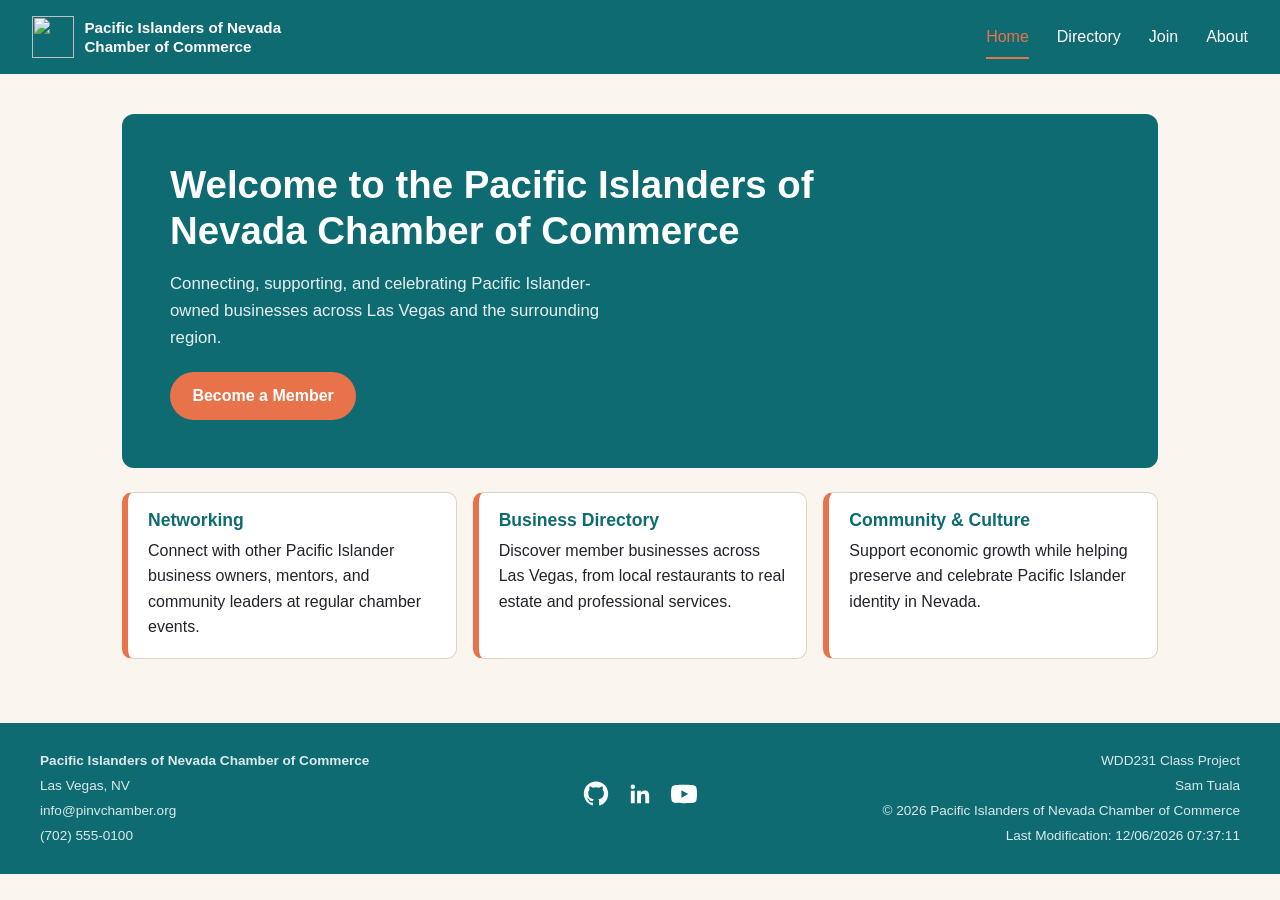
==== chamber/index.html @ 289518ad "Working on Weeks 1-3" ====
<!DOCTYPE html>
<html lang="en">
<head>
  <meta charset="UTF-8">
  <meta name="viewport" content="width=device-width, initial-scale=1.0">
  <title>Pacific Islanders of Nevada Chamber of Commerce</title>
  <meta name="description" content="Home page for the Pacific Islanders of Nevada Chamber of Commerce, a resource hub for Pacific Islander-owned businesses in Las Vegas and the surrounding region.">
  <meta name="author" content="Sam Tuala">

  <link rel="preconnect" href="https://fonts.googleapis.com">
    <link rel="preconnect" href="https://fonts.gstatic.com" crossorigin>
    <link href="https://fonts.googleapis.com/css2?family=Roboto:ital,wght@0,100..900;1,100..900&display=swap" rel="stylesheet">

  <link rel="stylesheet" href="styles/normalize.css">
  <link rel="stylesheet" href="styles/small.css">
  <link rel="stylesheet" href="styles/larger.css">

  <script src="scripts/navigation.js" defer></script>
  <script src="scripts/date.js" defer></script>
</head>
<body>

  <header>
    <div class="brand">
      <img src="images/logo.svg" alt="" width="42" height="42" class="logo">
      <span class="site-name">Pacific Islanders of Nevada<br>Chamber of Commerce</span>
    </div>
    <button id="menuToggle" class="hamburger" aria-label="Open menu" aria-expanded="false" aria-controls="primaryNav">
      <span></span>
      <span></span>
      <span></span>
    </button>
    <nav id="primaryNav">
      <ul>
        <li><a href="index.html" aria-current="page">Home</a></li>
        <li><a href="directory.html">Directory</a></li>
        <li><a href="join.html">Join</a></li>
        <li><a href="about.html">About</a></li>
      </ul>
    </nav>
  </header>

  <main>
    <section class="hero">
      <h1>Welcome to the Pacific Islanders of Nevada Chamber of Commerce</h1>
      <p>Connecting, supporting, and celebrating Pacific Islander-owned businesses across Las Vegas and the surrounding region.</p>
      <a class="cta" href="join.html">Become a Member</a>
    </section>

    <section class="highlights">
      <div class="highlight-card">
        <h2>Networking</h2>
        <p>Connect with other Pacific Islander business owners, mentors, and community leaders at regular chamber events.</p>
      </div>
      <div class="highlight-card">
        <h2>Business Directory</h2>
        <p>Discover member businesses across Las Vegas, from local restaurants to real estate and professional services.</p>
      </div>
      <div class="highlight-card">
        <h2>Community &amp; Culture</h2>
        <p>Support economic growth while helping preserve and celebrate Pacific Islander identity in Nevada.</p>
      </div>
    </section>
  </main>

  <footer>
    <div class="footer-info">
      <p><strong>Pacific Islanders of Nevada Chamber of Commerce</strong></p>
      <p>Las Vegas, NV</p>
      <p>info@pinvchamber.org</p>
      <p>(702) 555-0100</p>
    </div>

    <div class="social">
      <a href="https://github.com/usoguacho" target="_blank" rel="noopener" aria-label="GitHub profile">
        <svg viewBox="0 0 24 24" width="26" height="26" aria-hidden="true"><path fill="currentColor" d="M12 .5C5.73.5.75 5.48.75 11.75c0 4.99 3.24 9.22 7.74 10.72.57.1.78-.25.78-.55v-2.06c-3.15.68-3.81-1.34-3.81-1.34-.51-1.31-1.25-1.66-1.25-1.66-1.02-.7.08-.69.08-.69 1.13.08 1.72 1.16 1.72 1.16 1 1.72 2.63 1.22 3.27.93.1-.73.39-1.22.71-1.5-2.51-.29-5.15-1.26-5.15-5.6 0-1.24.44-2.25 1.16-3.04-.12-.29-.5-1.45.11-3.02 0 0 .95-.31 3.12 1.16a10.7 10.7 0 0 1 5.68 0c2.16-1.47 3.11-1.16 3.11-1.16.62 1.57.23 2.73.11 3.02.72.79 1.16 1.8 1.16 3.04 0 4.36-2.65 5.31-5.17 5.59.41.35.76 1.04.76 2.11v3.13c0 .3.21.66.79.55A11.26 11.26 0 0 0 23.25 11.75C23.25 5.48 18.27.5 12 .5Z"/></svg>
      </a>
      <a href="https://www.linkedin.com/in/samuel-tuala-50111266/" target="_blank" rel="noopener" aria-label="LinkedIn profile">
        <svg viewBox="0 0 24 24" width="26" height="26" aria-hidden="true"><path fill="currentColor" d="M20.45 20.45h-3.55v-5.57c0-1.33-.02-3.03-1.85-3.03-1.86 0-2.14 1.45-2.14 2.94v5.66H9.36V9h3.41v1.56h.05c.48-.9 1.64-1.85 3.37-1.85 3.6 0 4.27 2.37 4.27 5.46v6.28ZM5.34 7.43a2.06 2.06 0 1 1 0-4.12 2.06 2.06 0 0 1 0 4.12ZM7.12 20.45H3.56V9h3.56v11.45Z"/></svg>
      </a>
      <a href="https://youtube.com" target="_blank" rel="noopener" aria-label="YouTube channel">
        <svg viewBox="0 0 24 24" width="26" height="26" aria-hidden="true"><path fill="currentColor" d="M23.5 6.2a3 3 0 0 0-2.1-2.1C19.5 3.5 12 3.5 12 3.5s-7.5 0-9.4.6A3 3 0 0 0 .5 6.2 31 31 0 0 0 0 12a31 31 0 0 0 .5 5.8 3 3 0 0 0 2.1 2.1c1.9.6 9.4.6 9.4.6s7.5 0 9.4-.6a3 3 0 0 0 2.1-2.1A31 31 0 0 0 24 12a31 31 0 0 0-.5-5.8ZM9.6 15.5v-7l6.3 3.5-6.3 3.5Z"/></svg>
      </a>
    </div>

    <div class="footer-meta">
      <p>WDD231 Class Project</p>
      <p>Sam Tuala</p>
      <p>&copy; <span id="currentYear"></span> Pacific Islanders of Nevada Chamber of Commerce</p>
      <p id="lastModified"></p>
    </div>
  </footer>

</body>
</html>
---- chamber/styles/small.css ----
:root {
  --primary: #0F6B72;
  --secondary: #E8734A;
  --bg: #FAF6EF;
  --text: #20242A;
  --line: #DDD4C4;
  --white: #FFFFFF;

  --font-main: "Work Sans", "Segoe UI", sans-serif;
}

@media (prefers-reduced-motion: reduce) {
  * {
    transition: none !important;
    animation: none !important;
  }
}

* {
  box-sizing: border-box;
}

body {
  margin: 0;
  background-color: var(--bg);
  color: var(--text);
  font-family: var(--font-main);
  line-height: 1.6;
}

a {
  color: var(--primary);
  text-decoration: none;
  transition: color 0.15s ease;
}

a:hover,
a:focus-visible {
  color: var(--secondary);
}

a:focus-visible,
button:focus-visible {
  outline: 3px solid var(--secondary);
  outline-offset: 2px;
}

img {
  max-width: 100%;
  height: auto;
  display: block;
}

h1,
h2 {
  font-family: var(--font-main);
  font-weight: 700;
  line-height: 1.2;
  margin: 0;
}

/* Header */

header {
  display: flex;
  align-items: center;
  justify-content: space-between;
  flex-wrap: wrap;
  padding: 0.85rem 1.25rem;
  background-color: var(--primary);
}

.brand {
  display: flex;
  align-items: center;
  gap: 0.65rem;
}

.logo {
  width: 42px;
  height: 42px;
  flex-shrink: 0;
}

.site-name {
  font-family: var(--font-main);
  font-weight: 700;
  font-size: 0.95rem;
  line-height: 1.25;
  color: var(--white);
}

.hamburger {
  width: 40px;
  height: 40px;
  background: transparent;
  border: none;
  display: flex;
  flex-direction: column;
  justify-content: center;
  align-items: center;
  gap: 5px;
  cursor: pointer;
  z-index: 20;
}

.hamburger span {
  display: block;
  width: 24px;
  height: 2.5px;
  background-color: var(--white);
  border-radius: 2px;
  transition: transform 0.25s ease, opacity 0.25s ease;
}

.hamburger.open span:nth-child(1) {
  transform: translateY(7.5px) rotate(45deg);
}

.hamburger.open span:nth-child(2) {
  opacity: 0;
}

.hamburger.open span:nth-child(3) {
  transform: translateY(-7.5px) rotate(-45deg);
}

nav {
  width: 100%;
  max-height: 0;
  overflow: hidden;
  transition: max-height 0.3s ease;
  order: 3;
}

nav.open {
  max-height: 220px;
}

nav ul {
  list-style: none;
  margin: 0.75rem 0 0;
  padding: 0;
  display: flex;
  flex-direction: column;
  gap: 0.25rem;
}

nav a {
  display: block;
  padding: 0.65rem 0.5rem;
  color: var(--white);
  font-weight: 500;
  border-top: 1px solid rgba(255, 255, 255, 0.15);
}

nav a[aria-current="page"] {
  color: var(--secondary);
}

nav a:hover,
nav a:focus-visible {
  color: var(--secondary);
}

/*  Main / shared  */

main {
  max-width: 1100px;
  margin: 0 auto;
  padding: 1.5rem 1.25rem 3rem;
}

/*  Home: hero  */

.hero {
  background-color: var(--primary);
  color: var(--white);
  border-radius: 12px;
  padding: 2rem 1.5rem;
  margin-bottom: 1.5rem;
}

.hero h1 {
  font-size: 1.6rem;
  margin-bottom: 0.75rem;
}

.hero p {
  color: rgba(255, 255, 255, 0.9);
  margin-bottom: 1.25rem;
}

.cta {
  display: inline-block;
  background-color: var(--secondary);
  color: var(--white);
  font-weight: 600;
  padding: 0.7rem 1.4rem;
  border-radius: 999px;
}

.cta:hover,
.cta:focus-visible {
  background-color: var(--white);
  color: var(--primary);
}

/* Home: highlight cards */

.highlights {
  display: grid;
  gap: 1rem;
}

.highlight-card {
  background-color: var(--white);
  border: 1px solid var(--line);
  border-left: 6px solid var(--secondary);
  border-radius: 10px;
  padding: 1.1rem 1.25rem;
}

.highlight-card h2 {
  font-size: 1.1rem;
  margin-bottom: 0.4rem;
  color: var(--primary);
}

.highlight-card p {
  margin: 0;
  color: var(--text);
}

/* Directory */

.directory-header {
  display: flex;
  align-items: center;
  justify-content: space-between;
  flex-wrap: wrap;
  gap: 0.75rem;
  margin-bottom: 1.25rem;
}

.directory-header h1 {
  font-size: 1.8rem;
}

.view-toggle {
  display: flex;
  gap: 0.5rem;
}

.view-btn {
  font-family: var(--font-main);
  font-weight: 600;
  font-size: 0.85rem;
  color: var(--text);
  background-color: var(--white);
  border: 1px solid var(--line);
  border-radius: 8px;
  padding: 0.5rem 1.1rem;
  cursor: pointer;
  transition: background-color 0.15s ease, color 0.15s ease, border-color 0.15s ease;
}

.view-btn:hover,
.view-btn:focus-visible {
  border-color: var(--secondary);
  color: var(--secondary);
}

.view-btn.active {
  background-color: var(--primary);
  border-color: var(--primary);
  color: var(--white);
}

.directory-list.grid-view {
  display: grid;
  grid-template-columns: repeat(auto-fill, minmax(260px, 1fr));
  gap: 1rem;
}

.directory-list.list-view {
  display: flex;
  flex-direction: column;
  gap: 1rem;
}

.business-card {
  background-color: var(--white);
  border: 1px solid var(--line);
  border-radius: 10px;
  overflow: hidden;
}

.business-card-header {
  position: relative;
  background-color: #EDE7D9;
  padding: 0.85rem 1rem;
  border-bottom: 1px solid var(--line);
}

.business-card-header h2 {
  font-size: 1.05rem;
  color: var(--primary);
}

.business-card-header .tagline {
  margin: 0.15rem 0 0;
  font-size: 0.8rem;
  color: var(--text);
}

.badge {
  position: absolute;
  top: 0.7rem;
  right: 0.8rem;
  font-size: 0.65rem;
  font-weight: 700;
  text-transform: uppercase;
  letter-spacing: 0.03em;
  padding: 0.2rem 0.55rem;
  border-radius: 999px;
  background-color: var(--line);
  color: var(--text);
}

.business-card.level-2 .badge {
  background-color: #C9CDD3;
  color: var(--text);
}

.business-card.level-3 .badge {
  background-color: var(--secondary);
  color: var(--white);
}

.business-card-body {
  display: grid;
  grid-template-columns: 72px 1fr;
  gap: 0.75rem;
  padding: 0.85rem 1rem;
}

.business-image {
  width: 72px;
  height: 72px;
  border-radius: 6px;
  background-color: var(--bg);
  border: 1px solid var(--line);
  background-image: linear-gradient(45deg, transparent 47%, var(--line) 49%, var(--line) 51%, transparent 53%),
    linear-gradient(-45deg, transparent 47%, var(--line) 49%, var(--line) 51%, transparent 53%);
}

.business-details {
  list-style: none;
  margin: 0;
  padding: 0;
  font-size: 0.8rem;
  color: var(--text);
  display: flex;
  flex-direction: column;
  gap: 0.25rem;
  overflow-wrap: anywhere;
}

/*  Footer */

footer {
  background-color: var(--primary);
  color: var(--white);
  padding: 1.75rem 1.25rem;
  display: grid;
  gap: 1.25rem;
  text-align: center;
}

.footer-info p,
.footer-meta p {
  margin: 0.2rem 0;
  font-size: 0.85rem;
  color: rgba(255, 255, 255, 0.85);
}

.social {
  display: flex;
  justify-content: center;
  gap: 1.1rem;
}

.social a {
  color: var(--white);
}

.social a:hover,
.social a:focus-visible {
  color: var(--secondary);
}
---- chamber/styles/larger.css ----
@media screen and (min-width: 768px) {

  header {
    padding: 1rem 2rem;
  }

  .hamburger {
    display: none;
  }

  nav {
    width: auto;
    max-height: none;
    overflow: visible;
    order: 2;
  }

  nav ul {
    flex-direction: row;
    gap: 1.75rem;
    margin: 0;
  }

  nav a {
    padding: 0.35rem 0;
    border-top: none;
    position: relative;
  }

  nav a[aria-current="page"]::after,
  nav a:hover::after,
  nav a:focus-visible::after {
    content: "";
    position: absolute;
    left: 0;
    right: 0;
    bottom: -4px;
    height: 2px;
    background-color: var(--secondary);
  }

  main {
    padding: 2.5rem 2rem 4rem;
  }

  .hero {
    padding: 3rem 3rem;
  }

  .hero h1 {
    font-size: 2.4rem;
    max-width: 34ch;
  }

  .hero p {
    max-width: 50ch;
    font-size: 1.05rem;
  }

  .highlights {
    grid-template-columns: repeat(3, 1fr);
  }

  .directory-header h1 {
    font-size: 2.2rem;
  }

  .directory-list.grid-view {
    grid-template-columns: repeat(auto-fill, minmax(300px, 1fr));
  }

  .business-card-body {
    grid-template-columns: 96px 1fr;
  }

  .business-image {
    width: 96px;
    height: 96px;
  }

  footer {
    grid-template-columns: 1fr auto 1fr;
    align-items: center;
    text-align: left;
    padding: 1.5rem 2.5rem;
  }

  .footer-meta {
    text-align: right;
  }
}
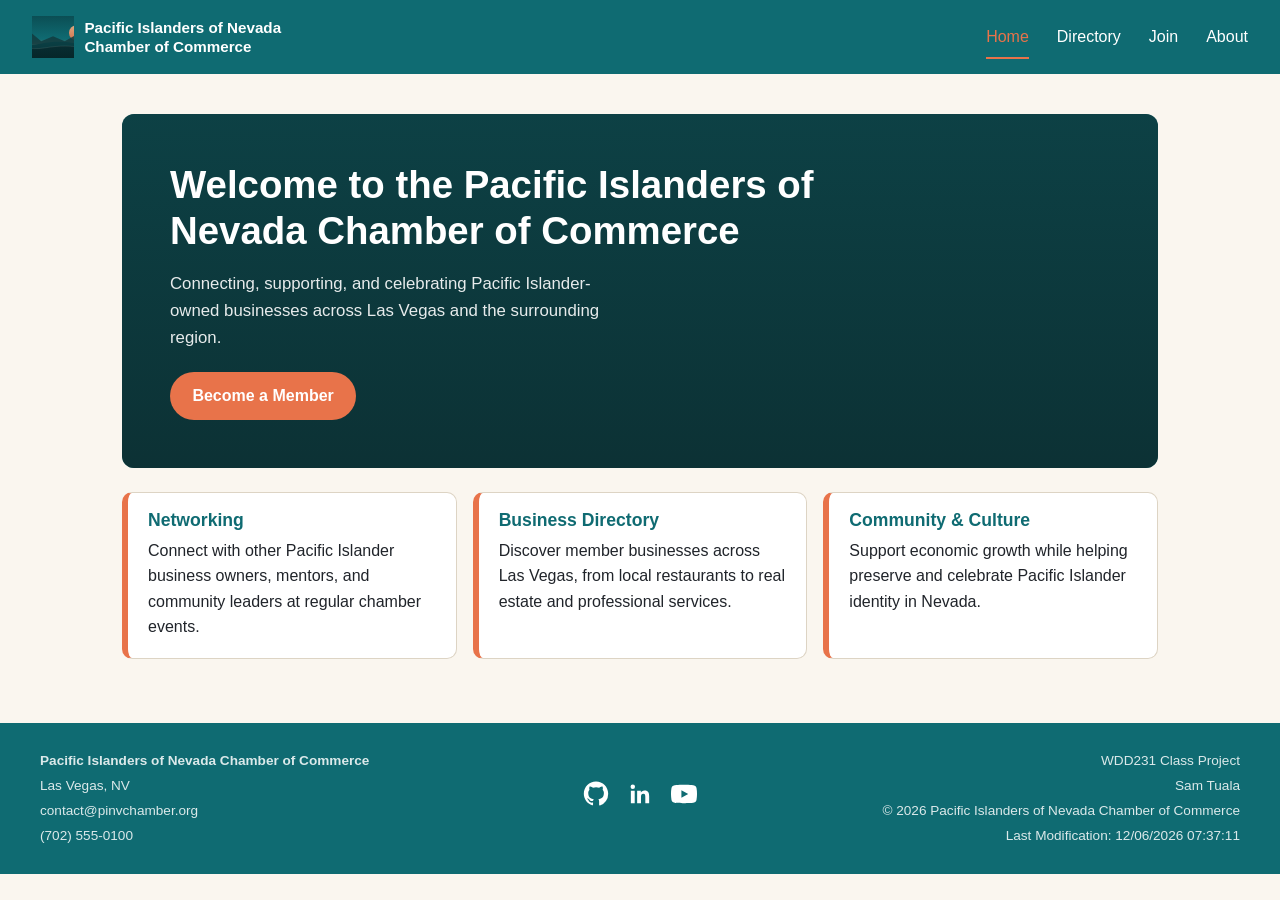
==== commit 633324a0: "Adjustments  and completing assignment" ====
--- a/chamber/index.html
+++ b/chamber/index.html
@@ -67,7 +67,7 @@
     <div class="footer-info">
       <p><strong>Pacific Islanders of Nevada Chamber of Commerce</strong></p>
       <p>Las Vegas, NV</p>
-      <p>info@pinvchamber.org</p>
+      <p>contact@pinvchamber.org</p>
       <p>(702) 555-0100</p>
     </div>
 
--- a/chamber/styles/small.css
+++ b/chamber/styles/small.css
@@ -59,7 +59,7 @@
   margin: 0;
 }
 
-/* Header */
+/*  Header  */
 
 header {
   display: flex;
@@ -163,7 +163,7 @@
   color: var(--secondary);
 }
 
-/*  Main / shared  */
+/* Main / shared  */
 
 main {
   max-width: 1100px;
@@ -171,14 +171,33 @@
   padding: 1.5rem 1.25rem 3rem;
 }
 
-/*  Home: hero  */
+/* Home hero  */
 
 .hero {
+  position: relative;
   background-color: var(--primary);
+  background-image: url("images/hero.svg");
+  background-size: cover;
+  background-position: center;
   color: var(--white);
   border-radius: 12px;
   padding: 2rem 1.5rem;
   margin-bottom: 1.5rem;
+  overflow: hidden;
+}
+
+.hero::before {
+  content: "";
+  position: absolute;
+  inset: 0;
+  background: linear-gradient(180deg, rgba(11, 30, 32, 0.55), rgba(11, 30, 32, 0.75));
+}
+
+.hero h1,
+.hero p,
+.hero .cta {
+  position: relative;
+  z-index: 1;
 }
 
 .hero h1 {
@@ -206,7 +225,7 @@
   color: var(--primary);
 }
 
-/* Home: highlight cards */
+/* Home highlight cards */
 
 .highlights {
   display: grid;
@@ -232,7 +251,7 @@
   color: var(--text);
 }
 
-/* Directory */
+/*  Directory  */
 
 .directory-header {
   display: flex;
@@ -367,7 +386,7 @@
   overflow-wrap: anywhere;
 }
 
-/*  Footer */
+/* Footer */
 
 footer {
   background-color: var(--primary);
@@ -398,4 +417,231 @@
 .social a:hover,
 .social a:focus-visible {
   color: var(--secondary);
+}
+
+/* Join form  */
+
+.join-intro {
+  color: var(--text);
+  margin: 0.5rem 0 1.5rem;
+}
+
+.required-mark {
+  color: var(--secondary);
+}
+
+.join-layout {
+  display: grid;
+  gap: 1.75rem;
+}
+
+.join-form {
+  display: flex;
+  flex-direction: column;
+  gap: 1.1rem;
+  background-color: var(--white);
+  border: 1px solid var(--line);
+  border-radius: 10px;
+  padding: 1.5rem;
+}
+
+.join-form label {
+  display: flex;
+  flex-direction: column;
+  gap: 0.35rem;
+  font-weight: 600;
+  font-size: 0.9rem;
+  color: var(--text);
+}
+
+.join-form input,
+.join-form select,
+.join-form textarea {
+  font-family: var(--font-main);
+  font-size: 0.95rem;
+  font-weight: 400;
+  color: var(--text);
+  background-color: var(--bg);
+  border: 1px solid var(--line);
+  border-radius: 8px;
+  padding: 0.6rem 0.75rem;
+}
+
+.join-form input:focus-visible,
+.join-form select:focus-visible,
+.join-form textarea:focus-visible {
+  outline: 2px solid var(--secondary);
+  outline-offset: 1px;
+}
+
+.join-form textarea {
+  resize: vertical;
+  min-height: 100px;
+}
+
+.join-form .cta {
+  align-self: flex-start;
+  border: none;
+  font-family: var(--font-main);
+  font-size: 0.95rem;
+  cursor: pointer;
+  margin-top: 0.5rem;
+}
+
+/* Membership cards*/
+
+.membership-cards {
+  display: grid;
+  grid-template-columns: repeat(2, 1fr);
+  gap: 1rem;
+}
+
+.membership-card {
+  background-color: var(--white);
+  border: 1px solid var(--line);
+  border-radius: 10px;
+  padding: 1.1rem 1rem;
+  text-align: center;
+  opacity: 0;
+  transform: translateY(16px);
+  animation: cardEnter 0.5s ease forwards;
+}
+
+.membership-card.level-np { animation-delay: 0.05s; }
+.membership-card.level-bronze { animation-delay: 0.2s; }
+.membership-card.level-silver { animation-delay: 0.35s; }
+.membership-card.level-gold { animation-delay: 0.5s; }
+
+@keyframes cardEnter {
+  to {
+    opacity: 1;
+    transform: translateY(0);
+  }
+}
+
+.membership-card h2 {
+  font-size: 1rem;
+  color: var(--primary);
+  margin-bottom: 0.35rem;
+}
+
+.membership-card .price {
+  font-weight: 700;
+  color: var(--secondary);
+  margin: 0 0 0.75rem;
+}
+
+.modal-link {
+  font-family: var(--font-main);
+  font-weight: 600;
+  font-size: 0.8rem;
+  color: var(--white);
+  background-color: var(--primary);
+  border: none;
+  border-radius: 999px;
+  padding: 0.45rem 1rem;
+  cursor: pointer;
+  transition: background-color 0.15s ease;
+}
+
+.modal-link:hover,
+.modal-link:focus-visible {
+  background-color: var(--secondary);
+}
+
+/* Membership dialogs  */
+
+.membership-dialog {
+  border: none;
+  border-radius: 12px;
+  padding: 1.5rem;
+  max-width: 420px;
+  width: 90vw;
+  color: var(--text);
+  font-family: var(--font-main);
+}
+
+.membership-dialog::backdrop {
+  background-color: rgba(11, 30, 32, 0.6);
+}
+
+.membership-dialog h2 {
+  color: var(--primary);
+  margin-bottom: 0.3rem;
+}
+
+.membership-dialog .price {
+  font-weight: 700;
+  color: var(--secondary);
+  margin: 0 0 1rem;
+}
+
+.membership-dialog ul {
+  margin: 0 0 1.25rem;
+  padding-left: 1.1rem;
+  display: flex;
+  flex-direction: column;
+  gap: 0.4rem;
+}
+
+.dialog-close {
+  font-family: var(--font-main);
+  font-weight: 600;
+  font-size: 0.85rem;
+  color: var(--white);
+  background-color: var(--primary);
+  border: none;
+  border-radius: 8px;
+  padding: 0.5rem 1.1rem;
+  cursor: pointer;
+}
+
+.dialog-close:hover,
+.dialog-close:focus-visible {
+  background-color: var(--secondary);
+}
+
+/* Thank you page  */
+
+.thankyou {
+  background-color: var(--white);
+  border: 1px solid var(--line);
+  border-radius: 10px;
+  padding: 1.75rem 1.5rem;
+  max-width: 620px;
+  margin: 0 auto;
+  text-align: center;
+}
+
+.thankyou h1 {
+  color: var(--primary);
+  margin-bottom: 0.5rem;
+}
+
+.submission-summary {
+  margin: 1.5rem 0;
+  text-align: left;
+  display: flex;
+  flex-direction: column;
+  gap: 0.6rem;
+}
+
+.summary-row {
+  display: grid;
+  grid-template-columns: 130px 1fr;
+  gap: 0.75rem;
+  padding-bottom: 0.6rem;
+  border-bottom: 1px solid var(--line);
+}
+
+.summary-row dt {
+  font-weight: 700;
+  color: var(--primary);
+  font-size: 0.85rem;
+}
+
+.summary-row dd {
+  margin: 0;
+  font-size: 0.9rem;
+  overflow-wrap: anywhere;
 }
--- a/chamber/styles/larger.css
+++ b/chamber/styles/larger.css
@@ -88,4 +88,13 @@
   .footer-meta {
     text-align: right;
   }
+
+  .join-layout {
+    grid-template-columns: 2fr 1fr;
+    align-items: start;
+  }
+
+  .membership-cards {
+    grid-template-columns: 1fr;
+  }
 }
